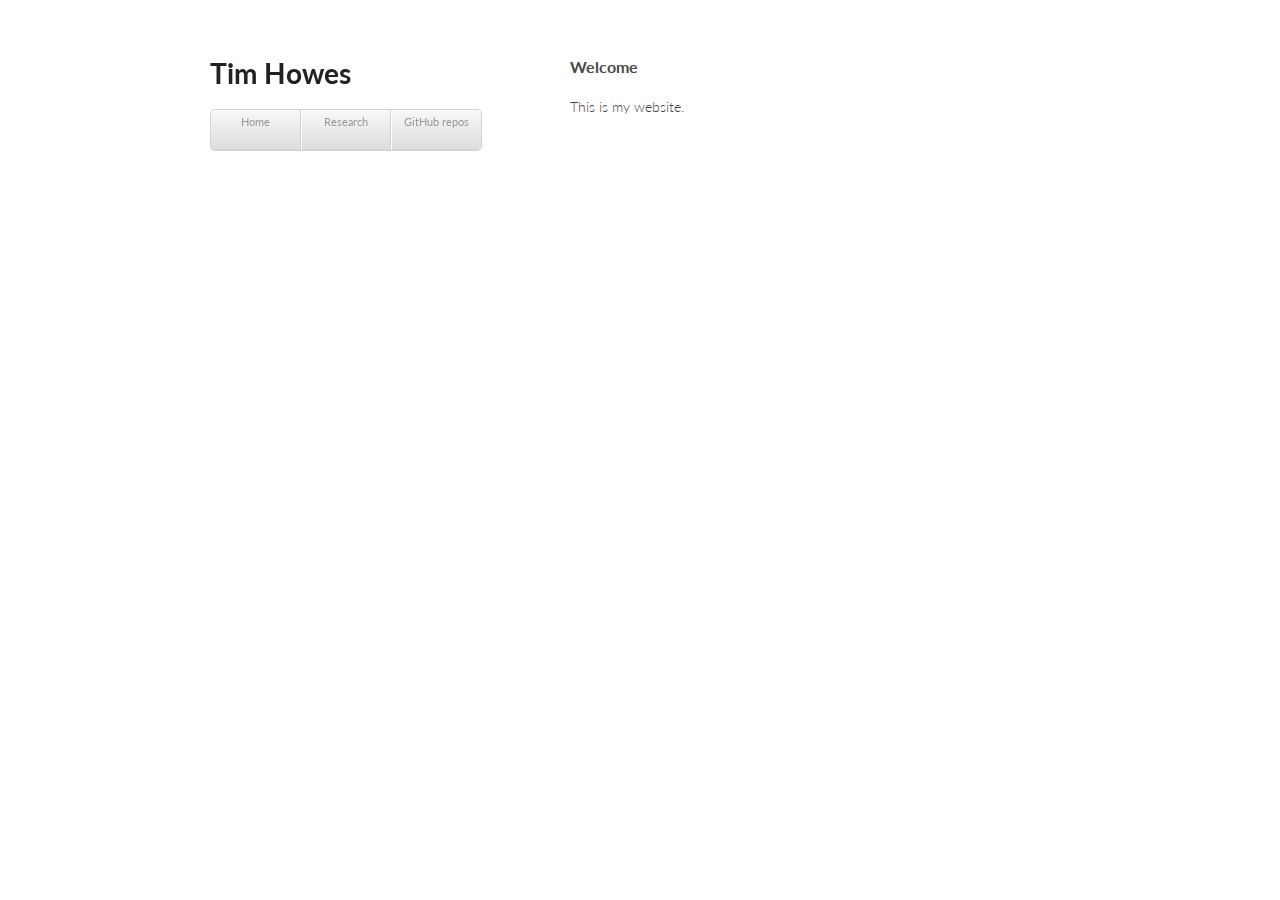
==== index.html @ 98f816a6 "Update index.html" ====
<!doctype html>
<html>
  <head>
    <meta charset="utf-8">
    <meta http-equiv="X-UA-Compatible" content="chrome=1">
    <title>Tim Howes by timhowes</title>

    <link rel="stylesheet" href="stylesheets/styles.css">
    <link rel="stylesheet" href="stylesheets/pygment_trac.css">
    <meta name="viewport" content="width=device-width, initial-scale=1, user-scalable=no">
    <!--[if lt IE 9]>
    <script src="//html5shiv.googlecode.com/svn/trunk/html5.js"></script>
    <![endif]-->
  </head>
  <body>
    <div class="wrapper">
      <header>
        <h1>Tim Howes</h1>
        <nav>
     		<ul>
        		<li><a href="/">Home</a></li>
        		<li><a href="/research">Research</a></li>
          <li><a href="https://github.com/timhowes">GitHub repos</a></li>
    		</ul>
    		</nav>

      </header>
      <section>
        <h3> Welcome </h3>
        This is my website.
      </section>

    
  </body>
</html>
---- stylesheets/styles.css ----
@import url(https://fonts.googleapis.com/css?family=Lato:300italic,700italic,300,700);

body {
  padding:50px;
  font:14px/1.5 Lato, "Helvetica Neue", Helvetica, Arial, sans-serif;
  color:#464141;
  font-weight:300;
}

h1, h2, h3, h4, h5, h6 {
  color:#222;
  margin:0 0 20px;
}

p, ul, ol, table, pre, dl {
  margin:0 0 20px;
}

h1, h2, h3 {
  line-height:1.1;
}

h1 {
  font-size:28px;
}

h2 {
  color:#393939;
}

h3, h4, h5, h6 {
  color:#494949;
}

a {
  color:#39c;
  font-weight:400;
  text-decoration:none;
}

a small {
  font-size:11px;
  color:#777;
  margin-top:-0.6em;
  display:block;
}

.wrapper {
  width:860px;
  margin:0 auto;
}

blockquote {
  border-left:1px solid #e5e5e5;
  margin:0;
  padding:0 0 0 20px;
  font-style:italic;
}

code, pre {
  font-family:Monaco, Bitstream Vera Sans Mono, Lucida Console, Terminal;
  color:#333;
  font-size:12px;
}

pre {
  padding:8px 15px;
  background: #f8f8f8;  
  border-radius:5px;
  border:1px solid #e5e5e5;
  overflow-x: auto;
}

table {
  width:100%;
  border-collapse:collapse;
}

th, td {
  text-align:left;
  padding:5px 10px;
  border-bottom:1px solid #e5e5e5;
}

dt {
  color:#444;
  font-weight:700;
}

th {
  color:#444;
}

img {
  max-width:100%;
}

header {
  width:270px;
  float:left;
  position:fixed;
}

header ul {
  list-style:none;
  height:40px;
  
  padding:0;
  
  background: #eee;
  background: -moz-linear-gradient(top, #f8f8f8 0%, #dddddd 100%);
  background: -webkit-gradient(linear, left top, left bottom, color-stop(0%,#f8f8f8), color-stop(100%,#dddddd));
  background: -webkit-linear-gradient(top, #f8f8f8 0%,#dddddd 100%);
  background: -o-linear-gradient(top, #f8f8f8 0%,#dddddd 100%);
  background: -ms-linear-gradient(top, #f8f8f8 0%,#dddddd 100%);
  background: linear-gradient(top, #f8f8f8 0%,#dddddd 100%);
  
  border-radius:5px;
  border:1px solid #d2d2d2;
  box-shadow:inset #fff 0 1px 0, inset rgba(0,0,0,0.03) 0 -1px 0;
  width:270px;
}

header li {
  width:89px;
  float:left;
  border-right:1px solid #d2d2d2;
  height:40px;
}

header ul a {
  line-height:1;
  font-size:11px;
  color:#999;
  display:block;
  text-align:center;
  padding-top:6px;
  height:40px;
}

strong {
  color:#222;
  font-weight:700;
}

header ul li + li {
  width:88px;
  border-left:1px solid #fff;
}

header ul li + li + li {
  border-right:none;
  width:89px;
}

header ul a strong {
  font-size:14px;
  display:block;
  color:#222;
}

section {
  width:500px;
  float:right;
  padding-bottom:50px;
}

small {
  font-size:11px;
}

hr {
  border:0;
  background:#e5e5e5;
  height:1px;
  margin:0 0 20px;
}

footer {
  width:270px;
  float:left;
  position:fixed;
  bottom:50px;
}

@media print, screen and (max-width: 960px) {
  
  div.wrapper {
    width:auto;
    margin:0;
  }
  
  header, section, footer {
    float:none;
    position:static;
    width:auto;
  }
  
  header {
    padding-right:320px;
  }
  
  section {
    border:1px solid #e5e5e5;
    border-width:1px 0;
    padding:20px 0;
    margin:0 0 20px;
  }
  
  header a small {
    display:inline;
  }
  
  header ul {
    position:absolute;
    right:50px;
    top:52px;
  }
}

@media print, screen and (max-width: 720px) {
  body {
    word-wrap:break-word;
  }
  
  header {
    padding:0;
  }
  
  header ul, header p.view {
    position:static;
  }
  
  pre, code {
    word-wrap:normal;
  }
}

@media print, screen and (max-width: 480px) {
  body {
    padding:15px;
  }
  
  header ul {
    display:none;
  }
}

@media print {
  body {
    padding:0.4in;
    font-size:12pt;
    color:#444;
  }
}
---- stylesheets/pygment_trac.css ----
.highlight  { background: #ffffff; }
.highlight .c { color: #999988; font-style: italic } /* Comment */
.highlight .err { color: #a61717; background-color: #e3d2d2 } /* Error */
.highlight .k { font-weight: bold } /* Keyword */
.highlight .o { font-weight: bold } /* Operator */
.highlight .cm { color: #999988; font-style: italic } /* Comment.Multiline */
.highlight .cp { color: #999999; font-weight: bold } /* Comment.Preproc */
.highlight .c1 { color: #999988; font-style: italic } /* Comment.Single */
.highlight .cs { color: #999999; font-weight: bold; font-style: italic } /* Comment.Special */
.highlight .gd { color: #000000; background-color: #ffdddd } /* Generic.Deleted */
.highlight .gd .x { color: #000000; background-color: #ffaaaa } /* Generic.Deleted.Specific */
.highlight .ge { font-style: italic } /* Generic.Emph */
.highlight .gr { color: #aa0000 } /* Generic.Error */
.highlight .gh { color: #999999 } /* Generic.Heading */
.highlight .gi { color: #000000; background-color: #ddffdd } /* Generic.Inserted */
.highlight .gi .x { color: #000000; background-color: #aaffaa } /* Generic.Inserted.Specific */
.highlight .go { color: #888888 } /* Generic.Output */
.highlight .gp { color: #555555 } /* Generic.Prompt */
.highlight .gs { font-weight: bold } /* Generic.Strong */
.highlight .gu { color: #800080; font-weight: bold; } /* Generic.Subheading */
.highlight .gt { color: #aa0000 } /* Generic.Traceback */
.highlight .kc { font-weight: bold } /* Keyword.Constant */
.highlight .kd { font-weight: bold } /* Keyword.Declaration */
.highlight .kn { font-weight: bold } /* Keyword.Namespace */
.highlight .kp { font-weight: bold } /* Keyword.Pseudo */
.highlight .kr { font-weight: bold } /* Keyword.Reserved */
.highlight .kt { color: #445588; font-weight: bold } /* Keyword.Type */
.highlight .m { color: #009999 } /* Literal.Number */
.highlight .s { color: #d14 } /* Literal.String */
.highlight .na { color: #008080 } /* Name.Attribute */
.highlight .nb { color: #0086B3 } /* Name.Builtin */
.highlight .nc { color: #445588; font-weight: bold } /* Name.Class */
.highlight .no { color: #008080 } /* Name.Constant */
.highlight .ni { color: #800080 } /* Name.Entity */
.highlight .ne { color: #990000; font-weight: bold } /* Name.Exception */
.highlight .nf { color: #990000; font-weight: bold } /* Name.Function */
.highlight .nn { color: #555555 } /* Name.Namespace */
.highlight .nt { color: #000080 } /* Name.Tag */
.highlight .nv { color: #008080 } /* Name.Variable */
.highlight .ow { font-weight: bold } /* Operator.Word */
.highlight .w { color: #bbbbbb } /* Text.Whitespace */
.highlight .mf { color: #009999 } /* Literal.Number.Float */
.highlight .mh { color: #009999 } /* Literal.Number.Hex */
.highlight .mi { color: #009999 } /* Literal.Number.Integer */
.highlight .mo { color: #009999 } /* Literal.Number.Oct */
.highlight .sb { color: #d14 } /* Literal.String.Backtick */
.highlight .sc { color: #d14 } /* Literal.String.Char */
.highlight .sd { color: #d14 } /* Literal.String.Doc */
.highlight .s2 { color: #d14 } /* Literal.String.Double */
.highlight .se { color: #d14 } /* Literal.String.Escape */
.highlight .sh { color: #d14 } /* Literal.String.Heredoc */
.highlight .si { color: #d14 } /* Literal.String.Interpol */
.highlight .sx { color: #d14 } /* Literal.String.Other */
.highlight .sr { color: #009926 } /* Literal.String.Regex */
.highlight .s1 { color: #d14 } /* Literal.String.Single */
.highlight .ss { color: #990073 } /* Literal.String.Symbol */
.highlight .bp { color: #999999 } /* Name.Builtin.Pseudo */
.highlight .vc { color: #008080 } /* Name.Variable.Class */
.highlight .vg { color: #008080 } /* Name.Variable.Global */
.highlight .vi { color: #008080 } /* Name.Variable.Instance */
.highlight .il { color: #009999 } /* Literal.Number.Integer.Long */

.type-csharp .highlight .k { color: #0000FF }
.type-csharp .highlight .kt { color: #0000FF }
.type-csharp .highlight .nf { color: #000000; font-weight: normal }
.type-csharp .highlight .nc { color: #2B91AF }
.type-csharp .highlight .nn { color: #000000 }
.type-csharp .highlight .s { color: #A31515 }
.type-csharp .highlight .sc { color: #A31515 }
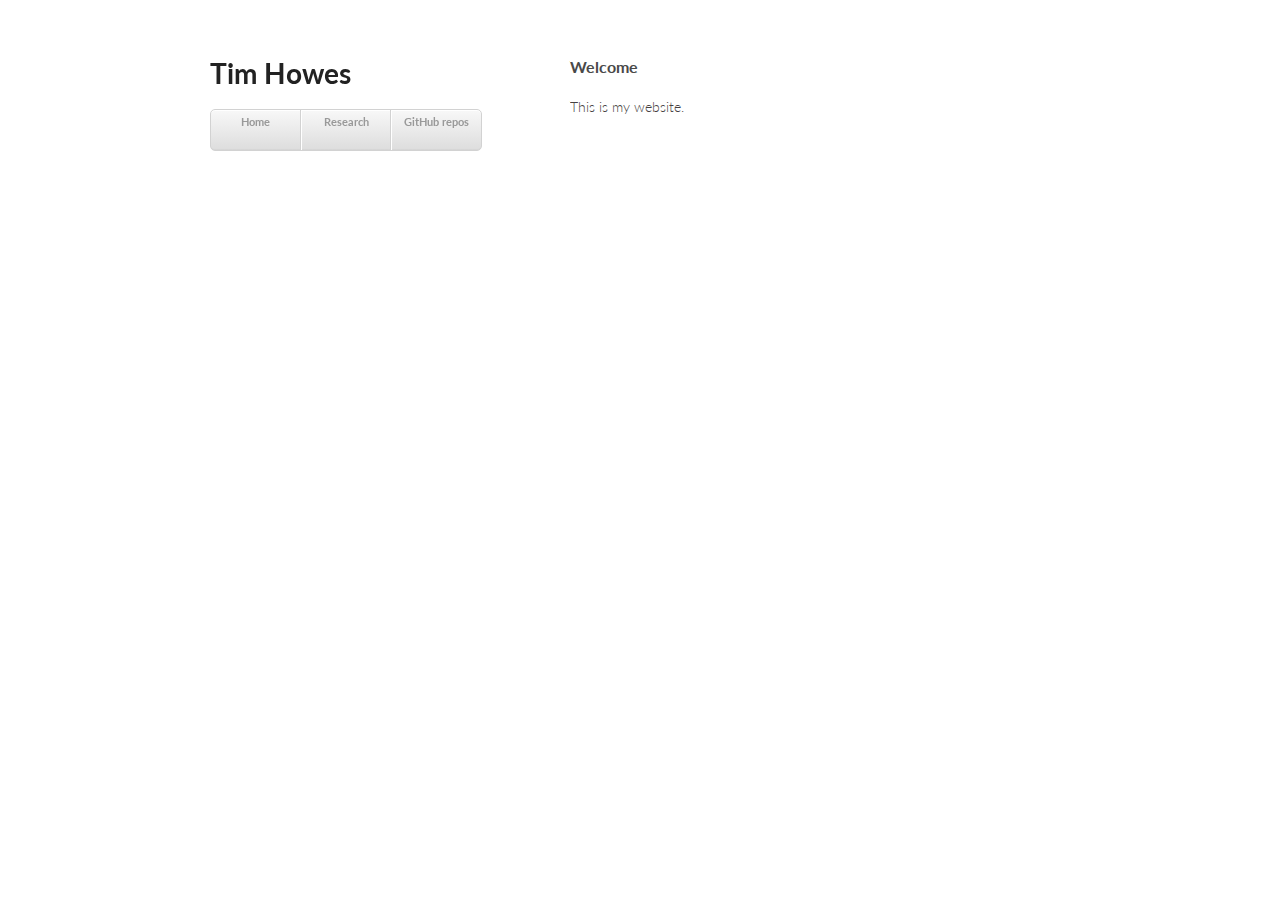
==== commit 052e25d5: "Update index.html" ====
--- a/index.html
+++ b/index.html
@@ -18,9 +18,9 @@
         <h1>Tim Howes</h1>
         <nav>
      		<ul>
-        		<li><a href="/">Home</a></li>
-        		<li><a href="/research">Research</a></li>
-          <li><a href="https://github.com/timhowes">GitHub repos</a></li>
+          <li><a href="/"><b>Home</b></a></li>
+          <li><a href="/research"><b>Research</b></a></li>
+          <li><a href="https://github.com/timhowes"><b>GitHub repos</b></a></li>
     		</ul>
     		</nav>
 
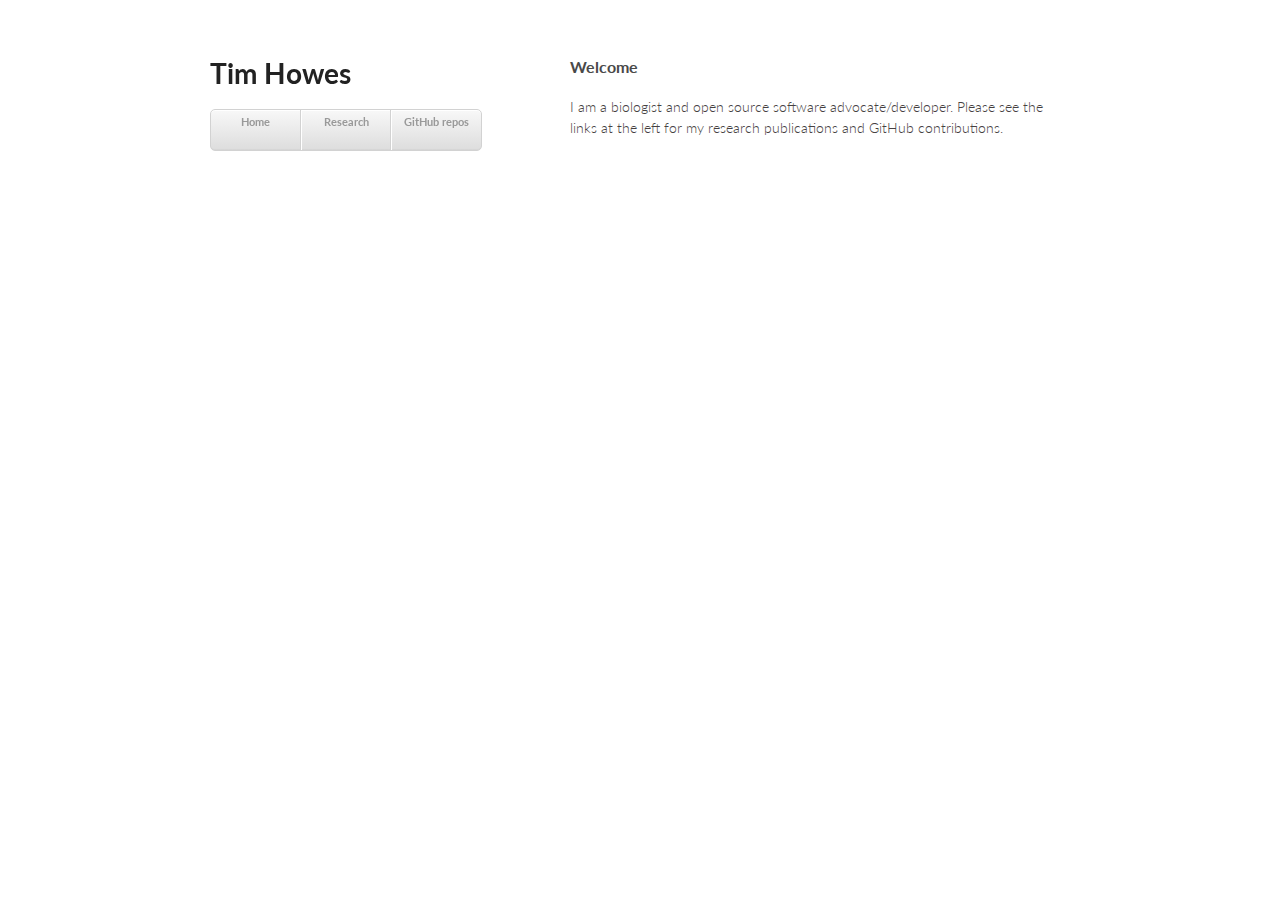
==== commit edc5fdb4: "Update index.html" ====
--- a/index.html
+++ b/index.html
@@ -27,7 +27,7 @@
       </header>
       <section>
         <h3> Welcome </h3>
-        This is my website.
+        I am a biologist and open source software advocate/developer. Please see the links at the left for my research publications and GitHub contributions.
       </section>
 
     
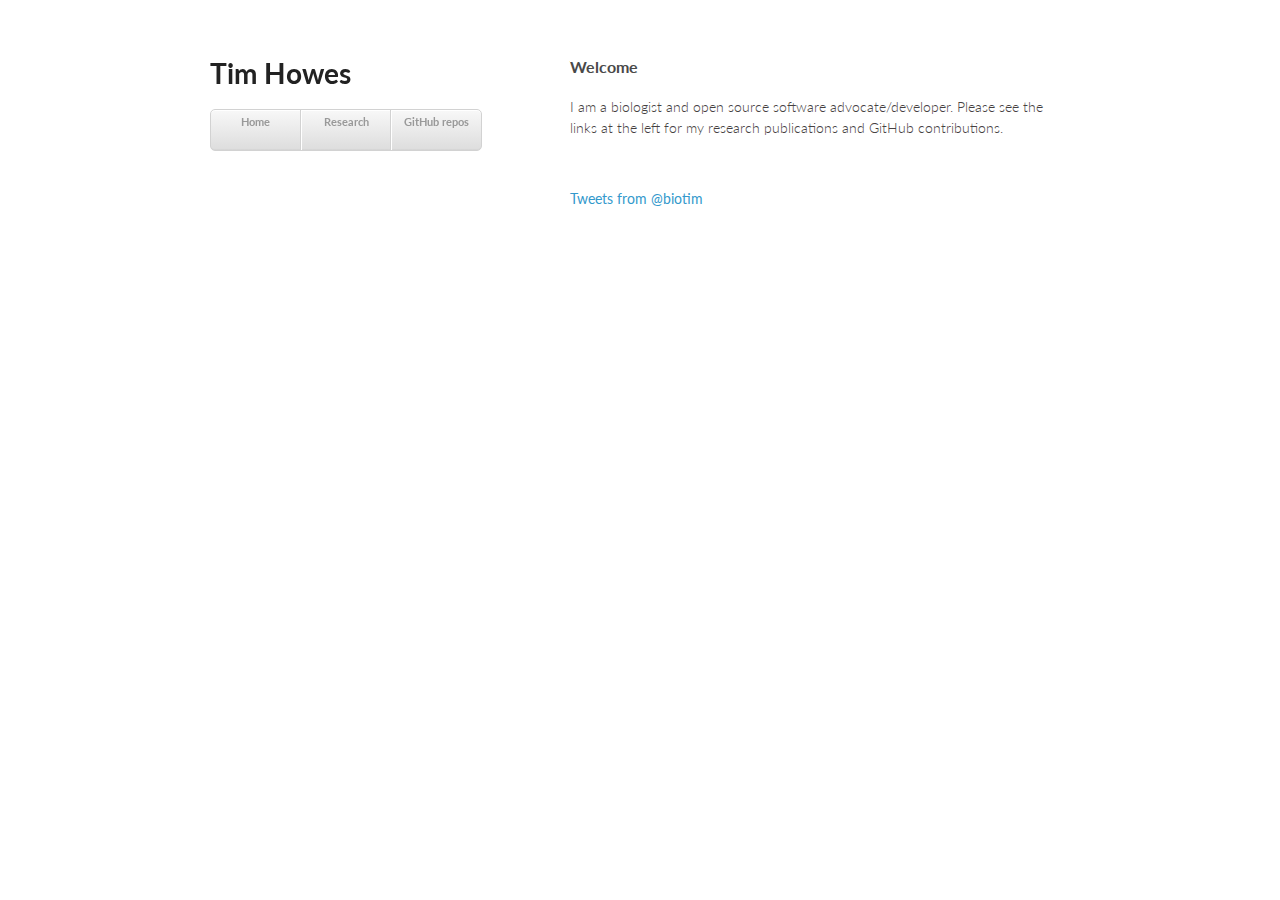
==== commit c96301b4: "Update index.html" ====
--- a/index.html
+++ b/index.html
@@ -29,6 +29,10 @@
         <h3> Welcome </h3>
         I am a biologist and open source software advocate/developer. Please see the links at the left for my research publications and GitHub contributions.
       </section>
+      <section>
+            <a class="twitter-timeline"  href="https://twitter.com/biotim" data-widget-id="966239282619826176">Tweets from @biotim</a>
+            <script>!function(d,s,id){var js,fjs=d.getElementsByTagName(s)[0],p=/^http:/.test(d.location)?'http':'https';if(!d.getElementById(id)){js=d.createElement(s);js.id=id;js.src=p+"://platform.twitter.com/widgets.js";fjs.parentNode.insertBefore(js,fjs);}}(document,"script","twitter-wjs");</script>
+      </section>     
 
     
   </body>
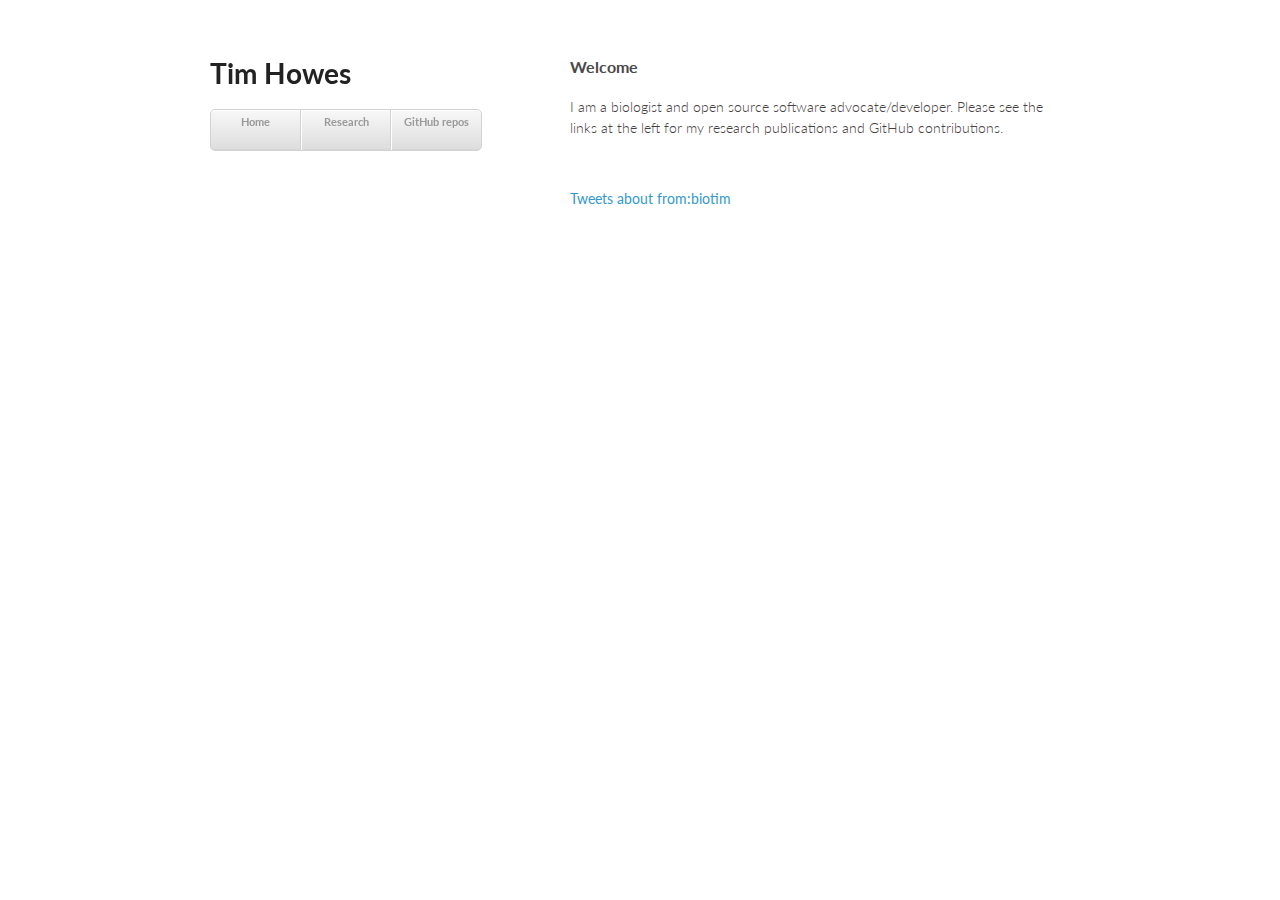
==== commit 937257b7: "Update index.html" ====
--- a/index.html
+++ b/index.html
@@ -30,10 +30,9 @@
         I am a biologist and open source software advocate/developer. Please see the links at the left for my research publications and GitHub contributions.
       </section>
       <section>
-            <a class="twitter-timeline"  href="https://twitter.com/biotim" data-widget-id="966239282619826176">Tweets from @biotim</a>
-            <script>!function(d,s,id){var js,fjs=d.getElementsByTagName(s)[0],p=/^http:/.test(d.location)?'http':'https';if(!d.getElementById(id)){js=d.createElement(s);js.id=id;js.src=p+"://platform.twitter.com/widgets.js";fjs.parentNode.insertBefore(js,fjs);}}(document,"script","twitter-wjs");</script>
-      </section>     
-
-    
+        <a class="twitter-timeline" data-dnt="true" href="https://twitter.com/search?q=from%3Abiotim" data-widget-id="966241134035914753">Tweets about from:biotim</a>
+        <script>!function(d,s,id){var js,fjs=d.getElementsByTagName(s)[0],p=/^http:/.test(d.location)?'http':'https';if(!d.getElementById(id)){js=d.createElement(s);js.id=id;js.src=p+"://platform.twitter.com/widgets.js";fjs.parentNode.insertBefore(js,fjs);}}(document,"script","twitter-wjs");</script>  
+      </section>
+      
   </body>
 </html>
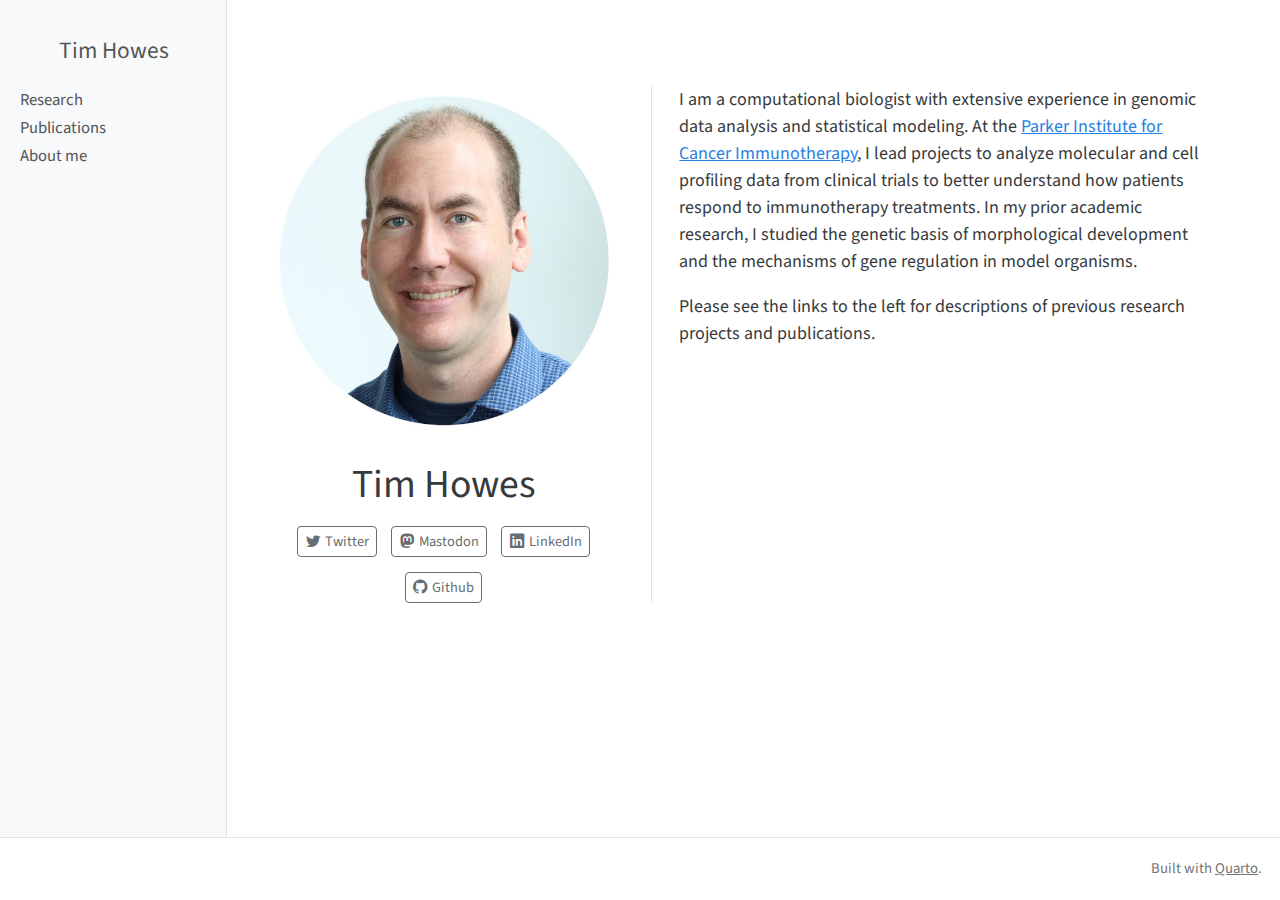
==== commit 456b5f7b: "Set up Quarto website" ====
--- a/index.html
+++ b/index.html
@@ -1,38 +1,365 @@
-<!doctype html>
-<html>
-  <head>
-    <meta charset="utf-8">
-    <meta http-equiv="X-UA-Compatible" content="chrome=1">
-    <title>Tim Howes by timhowes</title>
-
-    <link rel="stylesheet" href="stylesheets/styles.css">
-    <link rel="stylesheet" href="stylesheets/pygment_trac.css">
-    <meta name="viewport" content="width=device-width, initial-scale=1, user-scalable=no">
-    <!--[if lt IE 9]>
-    <script src="//html5shiv.googlecode.com/svn/trunk/html5.js"></script>
-    <![endif]-->
-  </head>
-  <body>
-    <div class="wrapper">
-      <header>
-        <h1>Tim Howes</h1>
-        <nav>
-     		<ul>
-          <li><a href="/"><b>Home</b></a></li>
-          <li><a href="/research"><b>Research</b></a></li>
-          <li><a href="https://github.com/timhowes"><b>GitHub repos</b></a></li>
-    		</ul>
-    		</nav>
-
-      </header>
-      <section>
-        <h3> Welcome </h3>
-        I am a biologist and open source software advocate/developer. Please see the links at the left for my research publications and GitHub contributions.
-      </section>
-      <section>
-        <a class="twitter-timeline" data-dnt="true" href="https://twitter.com/search?q=from%3Abiotim" data-widget-id="966241134035914753">Tweets about from:biotim</a>
-        <script>!function(d,s,id){var js,fjs=d.getElementsByTagName(s)[0],p=/^http:/.test(d.location)?'http':'https';if(!d.getElementById(id)){js=d.createElement(s);js.id=id;js.src=p+"://platform.twitter.com/widgets.js";fjs.parentNode.insertBefore(js,fjs);}}(document,"script","twitter-wjs");</script>  
-      </section>
-      
-  </body>
-</html>
+<!DOCTYPE html>
+<html xmlns="http://www.w3.org/1999/xhtml" lang="en" xml:lang="en"><head>
+
+<meta charset="utf-8">
+<meta name="generator" content="quarto-1.3.124">
+
+<meta name="viewport" content="width=device-width, initial-scale=1.0, user-scalable=yes">
+
+
+<title>Tim Howes</title>
+<style>
+code{white-space: pre-wrap;}
+span.smallcaps{font-variant: small-caps;}
+div.columns{display: flex; gap: min(4vw, 1.5em);}
+div.column{flex: auto; overflow-x: auto;}
+div.hanging-indent{margin-left: 1.5em; text-indent: -1.5em;}
+ul.task-list{list-style: none;}
+ul.task-list li input[type="checkbox"] {
+  width: 0.8em;
+  margin: 0 0.8em 0.2em -1.6em;
+  vertical-align: middle;
+}
+</style>
+
+
+<script src="site_libs/quarto-nav/quarto-nav.js"></script>
+<script src="site_libs/clipboard/clipboard.min.js"></script>
+<script src="site_libs/quarto-html/quarto.js"></script>
+<script src="site_libs/quarto-html/popper.min.js"></script>
+<script src="site_libs/quarto-html/tippy.umd.min.js"></script>
+<link href="site_libs/quarto-html/tippy.css" rel="stylesheet">
+<link href="site_libs/quarto-html/quarto-syntax-highlighting.css" rel="stylesheet" id="quarto-text-highlighting-styles">
+<script src="site_libs/bootstrap/bootstrap.min.js"></script>
+<link href="site_libs/bootstrap/bootstrap-icons.css" rel="stylesheet">
+<link href="site_libs/bootstrap/bootstrap.min.css" rel="stylesheet" id="quarto-bootstrap" data-mode="light">
+<script id="quarto-search-options" type="application/json">{
+  "language": {
+    "search-no-results-text": "No results",
+    "search-matching-documents-text": "matching documents",
+    "search-copy-link-title": "Copy link to search",
+    "search-hide-matches-text": "Hide additional matches",
+    "search-more-match-text": "more match in this document",
+    "search-more-matches-text": "more matches in this document",
+    "search-clear-button-title": "Clear",
+    "search-detached-cancel-button-title": "Cancel",
+    "search-submit-button-title": "Submit"
+  }
+}</script>
+
+
+<link rel="stylesheet" href="styles.css">
+</head>
+
+<body class="nav-sidebar docked fullcontent">
+
+<div id="quarto-search-results"></div>
+  <header id="quarto-header" class="headroom fixed-top">
+  <nav class="quarto-secondary-nav" data-bs-toggle="collapse" data-bs-target="#quarto-sidebar" aria-controls="quarto-sidebar" aria-expanded="false" aria-label="Toggle sidebar navigation" onclick="if (window.quartoToggleHeadroom) { window.quartoToggleHeadroom(); }">
+    <div class="container-fluid d-flex justify-content-between">
+      <h1 class="quarto-secondary-nav-title">Tim Howes</h1>
+      <button type="button" class="quarto-btn-toggle btn" aria-label="Show secondary navigation">
+        <i class="bi bi-chevron-right"></i>
+      </button>
+    </div>
+  </nav>
+</header>
+<!-- content -->
+<div id="quarto-content" class="quarto-container page-columns page-rows-contents page-layout-article">
+<!-- sidebar -->
+  <nav id="quarto-sidebar" class="sidebar collapse sidebar-navigation docked overflow-auto">
+    <div class="pt-lg-2 mt-2 text-center sidebar-header">
+    <div class="sidebar-title mb-0 py-0">
+      <a href="./">Tim Howes</a> 
+    </div>
+      </div>
+    <div class="sidebar-menu-container"> 
+    <ul class="list-unstyled mt-1">
+        <li class="sidebar-item">
+  <div class="sidebar-item-container"> 
+  <a href="./research.html" class="sidebar-item-text sidebar-link">Research</a>
+  </div>
+</li>
+        <li class="sidebar-item">
+  <div class="sidebar-item-container"> 
+  <a href="./publications.html" class="sidebar-item-text sidebar-link">Publications</a>
+  </div>
+</li>
+        <li class="sidebar-item">
+  <div class="sidebar-item-container"> 
+  <a href="./about.html" class="sidebar-item-text sidebar-link">About me</a>
+  </div>
+</li>
+    </ul>
+    </div>
+</nav>
+<!-- margin-sidebar -->
+    
+<!-- main -->
+<main class="content" id="quarto-document-content">
+
+
+
+<div class="quarto-about-trestles">
+  <div class="about-entity">
+    <img src="me-circle-white.jpg" class="about-image
+  rectangle " style="width: 20em;">
+<header id="title-block-header" class="quarto-title-block default">
+<div class="quarto-title">
+<h1 class="title d-none d-lg-block">Tim Howes</h1>
+</div>
+<div class="quarto-title-meta">
+  </div>
+</header>
+    <div class="about-links">
+  <a href="https://twitter.com/biotim" class="about-link" rel="" target="">
+    <i class="bi bi-twitter"></i>
+     <span class="about-link-text">Twitter</span>
+  </a>
+  <a href="https://mastodon.social/@timhowes" class="about-link" rel="" target="">
+    <i class="bi bi-mastodon"></i>
+     <span class="about-link-text">Mastodon</span>
+  </a>
+  <a href="https://linkedin.com/in/tim-howes" class="about-link" rel="" target="">
+    <i class="bi bi-linkedin"></i>
+     <span class="about-link-text">LinkedIn</span>
+  </a>
+  <a href="https://github.com/timhowes" class="about-link" rel="" target="">
+    <i class="bi bi-github"></i>
+     <span class="about-link-text">Github</span>
+  </a>
+</div>
+  </div>
+  <div class="about-contents"><div id="hero-heading">
+<p>I am a computational biologist with extensive experience in genomic data analysis and statistical modeling. At the <a href="https://parkerici.org">Parker Institute for Cancer Immunotherapy</a>, I lead projects to analyze molecular and cell profiling data from clinical trials to better understand how patients respond to immunotherapy treatments. In my prior academic research, I studied the genetic basis of morphological development and the mechanisms of gene regulation in model organisms.</p>
+<p>Please see the links to the left for descriptions of previous research projects and publications.</p>
+</div></div>
+</div>
+
+
+
+
+
+</main> <!-- /main -->
+<script id="quarto-html-after-body" type="application/javascript">
+window.document.addEventListener("DOMContentLoaded", function (event) {
+  const toggleBodyColorMode = (bsSheetEl) => {
+    const mode = bsSheetEl.getAttribute("data-mode");
+    const bodyEl = window.document.querySelector("body");
+    if (mode === "dark") {
+      bodyEl.classList.add("quarto-dark");
+      bodyEl.classList.remove("quarto-light");
+    } else {
+      bodyEl.classList.add("quarto-light");
+      bodyEl.classList.remove("quarto-dark");
+    }
+  }
+  const toggleBodyColorPrimary = () => {
+    const bsSheetEl = window.document.querySelector("link#quarto-bootstrap");
+    if (bsSheetEl) {
+      toggleBodyColorMode(bsSheetEl);
+    }
+  }
+  toggleBodyColorPrimary();  
+  const clipboard = new window.ClipboardJS('.code-copy-button', {
+    target: function(trigger) {
+      return trigger.previousElementSibling;
+    }
+  });
+  clipboard.on('success', function(e) {
+    // button target
+    const button = e.trigger;
+    // don't keep focus
+    button.blur();
+    // flash "checked"
+    button.classList.add('code-copy-button-checked');
+    var currentTitle = button.getAttribute("title");
+    button.setAttribute("title", "Copied!");
+    let tooltip;
+    if (window.bootstrap) {
+      button.setAttribute("data-bs-toggle", "tooltip");
+      button.setAttribute("data-bs-placement", "left");
+      button.setAttribute("data-bs-title", "Copied!");
+      tooltip = new bootstrap.Tooltip(button, 
+        { trigger: "manual", 
+          customClass: "code-copy-button-tooltip",
+          offset: [0, -8]});
+      tooltip.show();    
+    }
+    setTimeout(function() {
+      if (tooltip) {
+        tooltip.hide();
+        button.removeAttribute("data-bs-title");
+        button.removeAttribute("data-bs-toggle");
+        button.removeAttribute("data-bs-placement");
+      }
+      button.setAttribute("title", currentTitle);
+      button.classList.remove('code-copy-button-checked');
+    }, 1000);
+    // clear code selection
+    e.clearSelection();
+  });
+  function tippyHover(el, contentFn) {
+    const config = {
+      allowHTML: true,
+      content: contentFn,
+      maxWidth: 500,
+      delay: 100,
+      arrow: false,
+      appendTo: function(el) {
+          return el.parentElement;
+      },
+      interactive: true,
+      interactiveBorder: 10,
+      theme: 'quarto',
+      placement: 'bottom-start'
+    };
+    window.tippy(el, config); 
+  }
+  const noterefs = window.document.querySelectorAll('a[role="doc-noteref"]');
+  for (var i=0; i<noterefs.length; i++) {
+    const ref = noterefs[i];
+    tippyHover(ref, function() {
+      // use id or data attribute instead here
+      let href = ref.getAttribute('data-footnote-href') || ref.getAttribute('href');
+      try { href = new URL(href).hash; } catch {}
+      const id = href.replace(/^#\/?/, "");
+      const note = window.document.getElementById(id);
+      return note.innerHTML;
+    });
+  }
+      let selectedAnnoteEl;
+      const selectorForAnnotation = ( cell, annotation) => {
+        let cellAttr = 'data-code-cell="' + cell + '"';
+        let lineAttr = 'data-code-annotation="' +  annotation + '"';
+        const selector = 'span[' + cellAttr + '][' + lineAttr + ']';
+        return selector;
+      }
+      const selectCodeLines = (annoteEl) => {
+        const doc = window.document;
+        const targetCell = annoteEl.getAttribute("data-target-cell");
+        const targetAnnotation = annoteEl.getAttribute("data-target-annotation");
+        const annoteSpan = window.document.querySelector(selectorForAnnotation(targetCell, targetAnnotation));
+        const lines = annoteSpan.getAttribute("data-code-lines").split(",");
+        const lineIds = lines.map((line) => {
+          return targetCell + "-" + line;
+        })
+        let top = null;
+        let height = null;
+        let parent = null;
+        if (lineIds.length > 0) {
+            //compute the position of the single el (top and bottom and make a div)
+            const el = window.document.getElementById(lineIds[0]);
+            top = el.offsetTop;
+            height = el.offsetHeight;
+            parent = el.parentElement.parentElement;
+          if (lineIds.length > 1) {
+            const lastEl = window.document.getElementById(lineIds[lineIds.length - 1]);
+            const bottom = lastEl.offsetTop + lastEl.offsetHeight;
+            height = bottom - top;
+          }
+          if (top !== null && height !== null && parent !== null) {
+            // cook up a div (if necessary) and position it 
+            let div = window.document.getElementById("code-annotation-line-highlight");
+            if (div === null) {
+              div = window.document.createElement("div");
+              div.setAttribute("id", "code-annotation-line-highlight");
+              div.style.position = 'absolute';
+              parent.appendChild(div);
+            }
+            div.style.top = top - 2 + "px";
+            div.style.height = height + 4 + "px";
+            let gutterDiv = window.document.getElementById("code-annotation-line-highlight-gutter");
+            if (gutterDiv === null) {
+              gutterDiv = window.document.createElement("div");
+              gutterDiv.setAttribute("id", "code-annotation-line-highlight-gutter");
+              gutterDiv.style.position = 'absolute';
+              const codeCell = window.document.getElementById(targetCell);
+              const gutter = codeCell.querySelector('.code-annotation-gutter');
+              gutter.appendChild(gutterDiv);
+            }
+            gutterDiv.style.top = top - 2 + "px";
+            gutterDiv.style.height = height + 4 + "px";
+          }
+          selectedAnnoteEl = annoteEl;
+        }
+      };
+      const unselectCodeLines = () => {
+        const elementsIds = ["code-annotation-line-highlight", "code-annotation-line-highlight-gutter"];
+        elementsIds.forEach((elId) => {
+          const div = window.document.getElementById(elId);
+          if (div) {
+            div.remove();
+          }
+        });
+        selectedAnnoteEl = undefined;
+      };
+      // Attach click handler to the DT
+      const annoteDls = window.document.querySelectorAll('dt[data-target-cell]');
+      for (const annoteDlNode of annoteDls) {
+        annoteDlNode.addEventListener('click', (event) => {
+          const clickedEl = event.target;
+          if (clickedEl !== selectedAnnoteEl) {
+            unselectCodeLines();
+            const activeEl = window.document.querySelector('dt[data-target-cell].code-annotation-active');
+            if (activeEl) {
+              activeEl.classList.remove('code-annotation-active');
+            }
+            selectCodeLines(clickedEl);
+            clickedEl.classList.add('code-annotation-active');
+          } else {
+            // Unselect the line
+            unselectCodeLines();
+            clickedEl.classList.remove('code-annotation-active');
+          }
+        });
+      }
+  const findCites = (el) => {
+    const parentEl = el.parentElement;
+    if (parentEl) {
+      const cites = parentEl.dataset.cites;
+      if (cites) {
+        return {
+          el,
+          cites: cites.split(' ')
+        };
+      } else {
+        return findCites(el.parentElement)
+      }
+    } else {
+      return undefined;
+    }
+  };
+  var bibliorefs = window.document.querySelectorAll('a[role="doc-biblioref"]');
+  for (var i=0; i<bibliorefs.length; i++) {
+    const ref = bibliorefs[i];
+    const citeInfo = findCites(ref);
+    if (citeInfo) {
+      tippyHover(citeInfo.el, function() {
+        var popup = window.document.createElement('div');
+        citeInfo.cites.forEach(function(cite) {
+          var citeDiv = window.document.createElement('div');
+          citeDiv.classList.add('hanging-indent');
+          citeDiv.classList.add('csl-entry');
+          var biblioDiv = window.document.getElementById('ref-' + cite);
+          if (biblioDiv) {
+            citeDiv.innerHTML = biblioDiv.innerHTML;
+          }
+          popup.appendChild(citeDiv);
+        });
+        return popup.innerHTML;
+      });
+    }
+  }
+});
+</script>
+</div> <!-- /content -->
+<footer class="footer">
+  <div class="nav-footer">
+    <div class="nav-footer-right">Built with <a href="https://quarto.org/">Quarto</a>.</div>
+  </div>
+</footer>
+
+
+
+</body></html>--- a/site_libs/quarto-html/tippy.css
+++ b/site_libs/quarto-html/tippy.css
@@ -0,0 +1 @@
+.tippy-box[data-animation=fade][data-state=hidden]{opacity:0}[data-tippy-root]{max-width:calc(100vw - 10px)}.tippy-box{position:relative;background-color:#333;color:#fff;border-radius:4px;font-size:14px;line-height:1.4;white-space:normal;outline:0;transition-property:transform,visibility,opacity}.tippy-box[data-placement^=top]>.tippy-arrow{bottom:0}.tippy-box[data-placement^=top]>.tippy-arrow:before{bottom:-7px;left:0;border-width:8px 8px 0;border-top-color:initial;transform-origin:center top}.tippy-box[data-placement^=bottom]>.tippy-arrow{top:0}.tippy-box[data-placement^=bottom]>.tippy-arrow:before{top:-7px;left:0;border-width:0 8px 8px;border-bottom-color:initial;transform-origin:center bottom}.tippy-box[data-placement^=left]>.tippy-arrow{right:0}.tippy-box[data-placement^=left]>.tippy-arrow:before{border-width:8px 0 8px 8px;border-left-color:initial;right:-7px;transform-origin:center left}.tippy-box[data-placement^=right]>.tippy-arrow{left:0}.tippy-box[data-placement^=right]>.tippy-arrow:before{left:-7px;border-width:8px 8px 8px 0;border-right-color:initial;transform-origin:center right}.tippy-box[data-inertia][data-state=visible]{transition-timing-function:cubic-bezier(.54,1.5,.38,1.11)}.tippy-arrow{width:16px;height:16px;color:#333}.tippy-arrow:before{content:"";position:absolute;border-color:transparent;border-style:solid}.tippy-content{position:relative;padding:5px 9px;z-index:1}--- a/site_libs/quarto-html/quarto-syntax-highlighting.css
+++ b/site_libs/quarto-html/quarto-syntax-highlighting.css
@@ -0,0 +1,171 @@
+/* quarto syntax highlight colors */
+:root {
+  --quarto-hl-ot-color: #003B4F;
+  --quarto-hl-at-color: #657422;
+  --quarto-hl-ss-color: #20794D;
+  --quarto-hl-an-color: #5E5E5E;
+  --quarto-hl-fu-color: #4758AB;
+  --quarto-hl-st-color: #20794D;
+  --quarto-hl-cf-color: #003B4F;
+  --quarto-hl-op-color: #5E5E5E;
+  --quarto-hl-er-color: #AD0000;
+  --quarto-hl-bn-color: #AD0000;
+  --quarto-hl-al-color: #AD0000;
+  --quarto-hl-va-color: #111111;
+  --quarto-hl-bu-color: inherit;
+  --quarto-hl-ex-color: inherit;
+  --quarto-hl-pp-color: #AD0000;
+  --quarto-hl-in-color: #5E5E5E;
+  --quarto-hl-vs-color: #20794D;
+  --quarto-hl-wa-color: #5E5E5E;
+  --quarto-hl-do-color: #5E5E5E;
+  --quarto-hl-im-color: #00769E;
+  --quarto-hl-ch-color: #20794D;
+  --quarto-hl-dt-color: #AD0000;
+  --quarto-hl-fl-color: #AD0000;
+  --quarto-hl-co-color: #5E5E5E;
+  --quarto-hl-cv-color: #5E5E5E;
+  --quarto-hl-cn-color: #8f5902;
+  --quarto-hl-sc-color: #5E5E5E;
+  --quarto-hl-dv-color: #AD0000;
+  --quarto-hl-kw-color: #003B4F;
+}
+
+/* other quarto variables */
+:root {
+  --quarto-font-monospace: SFMono-Regular, Menlo, Monaco, Consolas, "Liberation Mono", "Courier New", monospace;
+}
+
+pre > code.sourceCode > span {
+  color: #003B4F;
+}
+
+code span {
+  color: #003B4F;
+}
+
+code.sourceCode > span {
+  color: #003B4F;
+}
+
+div.sourceCode,
+div.sourceCode pre.sourceCode {
+  color: #003B4F;
+}
+
+code span.ot {
+  color: #003B4F;
+}
+
+code span.at {
+  color: #657422;
+}
+
+code span.ss {
+  color: #20794D;
+}
+
+code span.an {
+  color: #5E5E5E;
+}
+
+code span.fu {
+  color: #4758AB;
+}
+
+code span.st {
+  color: #20794D;
+}
+
+code span.cf {
+  color: #003B4F;
+}
+
+code span.op {
+  color: #5E5E5E;
+}
+
+code span.er {
+  color: #AD0000;
+}
+
+code span.bn {
+  color: #AD0000;
+}
+
+code span.al {
+  color: #AD0000;
+}
+
+code span.va {
+  color: #111111;
+}
+
+code span.pp {
+  color: #AD0000;
+}
+
+code span.in {
+  color: #5E5E5E;
+}
+
+code span.vs {
+  color: #20794D;
+}
+
+code span.wa {
+  color: #5E5E5E;
+  font-style: italic;
+}
+
+code span.do {
+  color: #5E5E5E;
+  font-style: italic;
+}
+
+code span.im {
+  color: #00769E;
+}
+
+code span.ch {
+  color: #20794D;
+}
+
+code span.dt {
+  color: #AD0000;
+}
+
+code span.fl {
+  color: #AD0000;
+}
+
+code span.co {
+  color: #5E5E5E;
+}
+
+code span.cv {
+  color: #5E5E5E;
+  font-style: italic;
+}
+
+code span.cn {
+  color: #8f5902;
+}
+
+code span.sc {
+  color: #5E5E5E;
+}
+
+code span.dv {
+  color: #AD0000;
+}
+
+code span.kw {
+  color: #003B4F;
+}
+
+.prevent-inlining {
+  content: "</";
+}
+
+/*# sourceMappingURL=debc5d5d77c3f9108843748ff7464032.css.map */
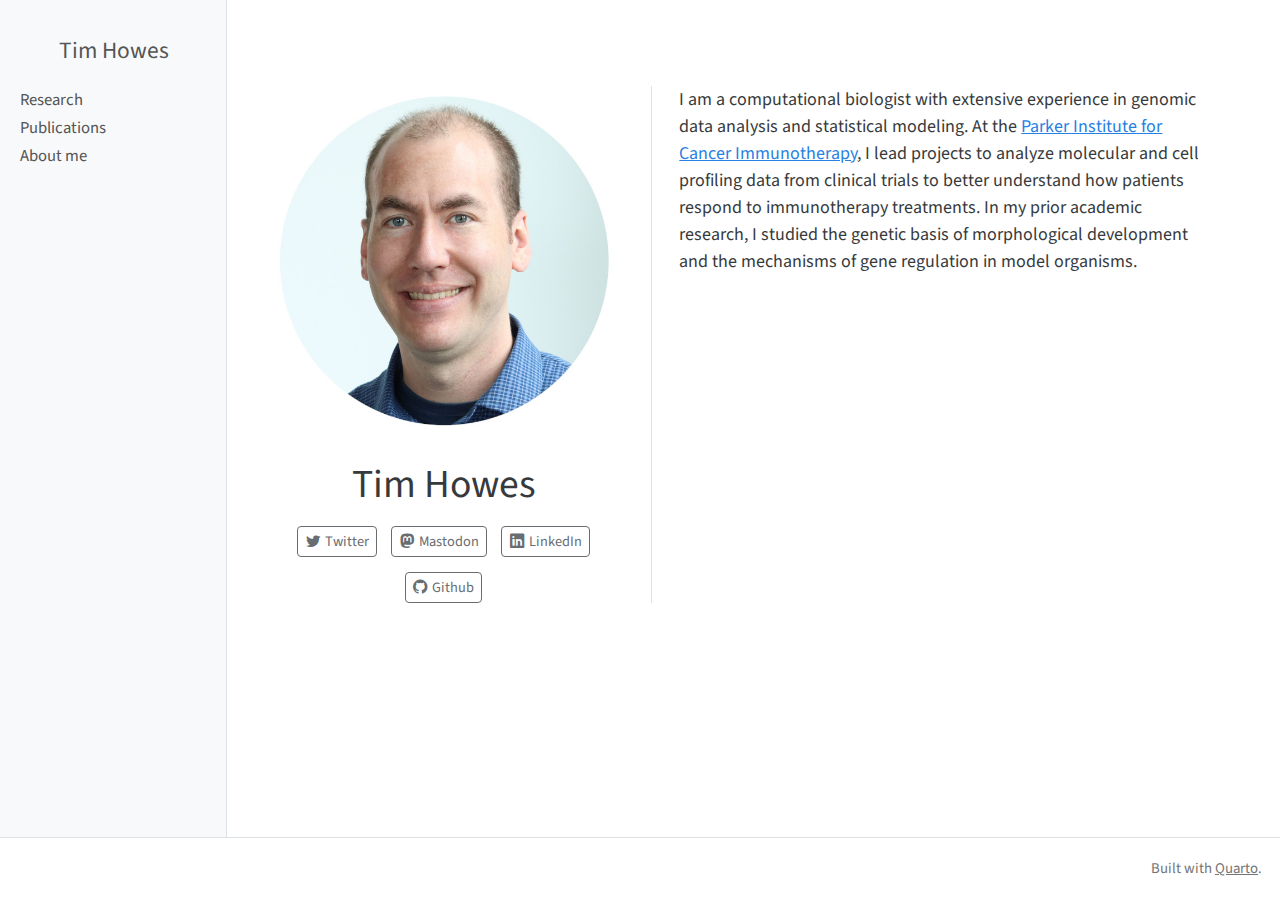
==== commit 519887b6: "Research description" ====
--- a/index.html
+++ b/index.html
@@ -132,7 +132,6 @@
   </div>
   <div class="about-contents"><div id="hero-heading">
 <p>I am a computational biologist with extensive experience in genomic data analysis and statistical modeling. At the <a href="https://parkerici.org">Parker Institute for Cancer Immunotherapy</a>, I lead projects to analyze molecular and cell profiling data from clinical trials to better understand how patients respond to immunotherapy treatments. In my prior academic research, I studied the genetic basis of morphological development and the mechanisms of gene regulation in model organisms.</p>
-<p>Please see the links to the left for descriptions of previous research projects and publications.</p>
 </div></div>
 </div>
 
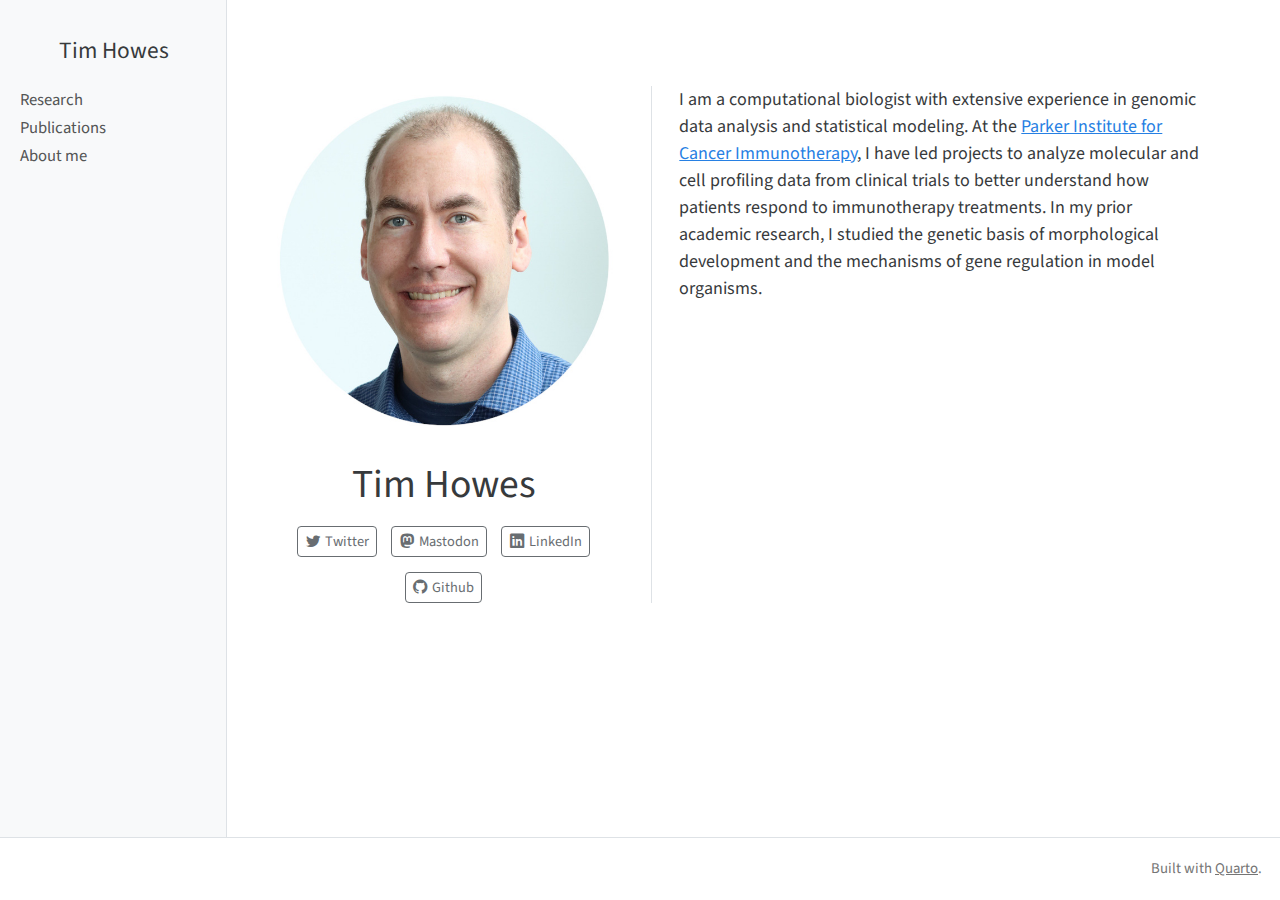
==== commit 4fdc2022: "New publication" ====
--- a/index.html
+++ b/index.html
@@ -2,7 +2,7 @@
 <html xmlns="http://www.w3.org/1999/xhtml" lang="en" xml:lang="en"><head>
 
 <meta charset="utf-8">
-<meta name="generator" content="quarto-1.3.124">
+<meta name="generator" content="quarto-1.3.231">
 
 <meta name="viewport" content="width=device-width, initial-scale=1.0, user-scalable=yes">
 
@@ -55,19 +55,21 @@
 
 <div id="quarto-search-results"></div>
   <header id="quarto-header" class="headroom fixed-top">
-  <nav class="quarto-secondary-nav" data-bs-toggle="collapse" data-bs-target="#quarto-sidebar" aria-controls="quarto-sidebar" aria-expanded="false" aria-label="Toggle sidebar navigation" onclick="if (window.quartoToggleHeadroom) { window.quartoToggleHeadroom(); }">
-    <div class="container-fluid d-flex justify-content-between">
-      <h1 class="quarto-secondary-nav-title">Tim Howes</h1>
-      <button type="button" class="quarto-btn-toggle btn" aria-label="Show secondary navigation">
-        <i class="bi bi-chevron-right"></i>
+  <nav class="quarto-secondary-nav">
+    <div class="container-fluid d-flex">
+      <button type="button" class="quarto-btn-toggle btn" data-bs-toggle="collapse" data-bs-target="#quarto-sidebar,#quarto-sidebar-glass" aria-controls="quarto-sidebar" aria-expanded="false" aria-label="Toggle sidebar navigation" onclick="if (window.quartoToggleHeadroom) { window.quartoToggleHeadroom(); }">
+        <i class="bi bi-layout-text-sidebar-reverse"></i>
       </button>
+      <nav class="quarto-page-breadcrumbs" aria-label="breadcrumb"><ol class="breadcrumb"><li class="breadcrumb-item">Tim Howes</li></ol></nav>
+      <a class="flex-grow-1" data-bs-toggle="collapse" data-bs-target="#quarto-sidebar,#quarto-sidebar-glass" aria-controls="quarto-sidebar" aria-expanded="false" aria-label="Toggle sidebar navigation" onclick="if (window.quartoToggleHeadroom) { window.quartoToggleHeadroom(); }">      
+      </a>
     </div>
   </nav>
 </header>
 <!-- content -->
 <div id="quarto-content" class="quarto-container page-columns page-rows-contents page-layout-article">
 <!-- sidebar -->
-  <nav id="quarto-sidebar" class="sidebar collapse sidebar-navigation docked overflow-auto">
+  <nav id="quarto-sidebar" class="sidebar collapse collapse-horizontal sidebar-navigation docked overflow-auto">
     <div class="pt-lg-2 mt-2 text-center sidebar-header">
     <div class="sidebar-title mb-0 py-0">
       <a href="./">Tim Howes</a> 
@@ -93,6 +95,7 @@
     </ul>
     </div>
 </nav>
+<div id="quarto-sidebar-glass" data-bs-toggle="collapse" data-bs-target="#quarto-sidebar,#quarto-sidebar-glass"></div>
 <!-- margin-sidebar -->
     
 <!-- main -->
@@ -106,7 +109,7 @@
   rectangle " style="width: 20em;">
 <header id="title-block-header" class="quarto-title-block default">
 <div class="quarto-title">
-<h1 class="title d-none d-lg-block">Tim Howes</h1>
+<h1 class="title">Tim Howes</h1>
 </div>
 <div class="quarto-title-meta">
   </div>
@@ -131,7 +134,7 @@
 </div>
   </div>
   <div class="about-contents"><div id="hero-heading">
-<p>I am a computational biologist with extensive experience in genomic data analysis and statistical modeling. At the <a href="https://parkerici.org">Parker Institute for Cancer Immunotherapy</a>, I lead projects to analyze molecular and cell profiling data from clinical trials to better understand how patients respond to immunotherapy treatments. In my prior academic research, I studied the genetic basis of morphological development and the mechanisms of gene regulation in model organisms.</p>
+<p>I am a computational biologist with extensive experience in genomic data analysis and statistical modeling. At the <a href="https://parkerici.org">Parker Institute for Cancer Immunotherapy</a>, I have led projects to analyze molecular and cell profiling data from clinical trials to better understand how patients respond to immunotherapy treatments. In my prior academic research, I studied the genetic basis of morphological development and the mechanisms of gene regulation in model organisms.</p>
 </div></div>
 </div>
 
